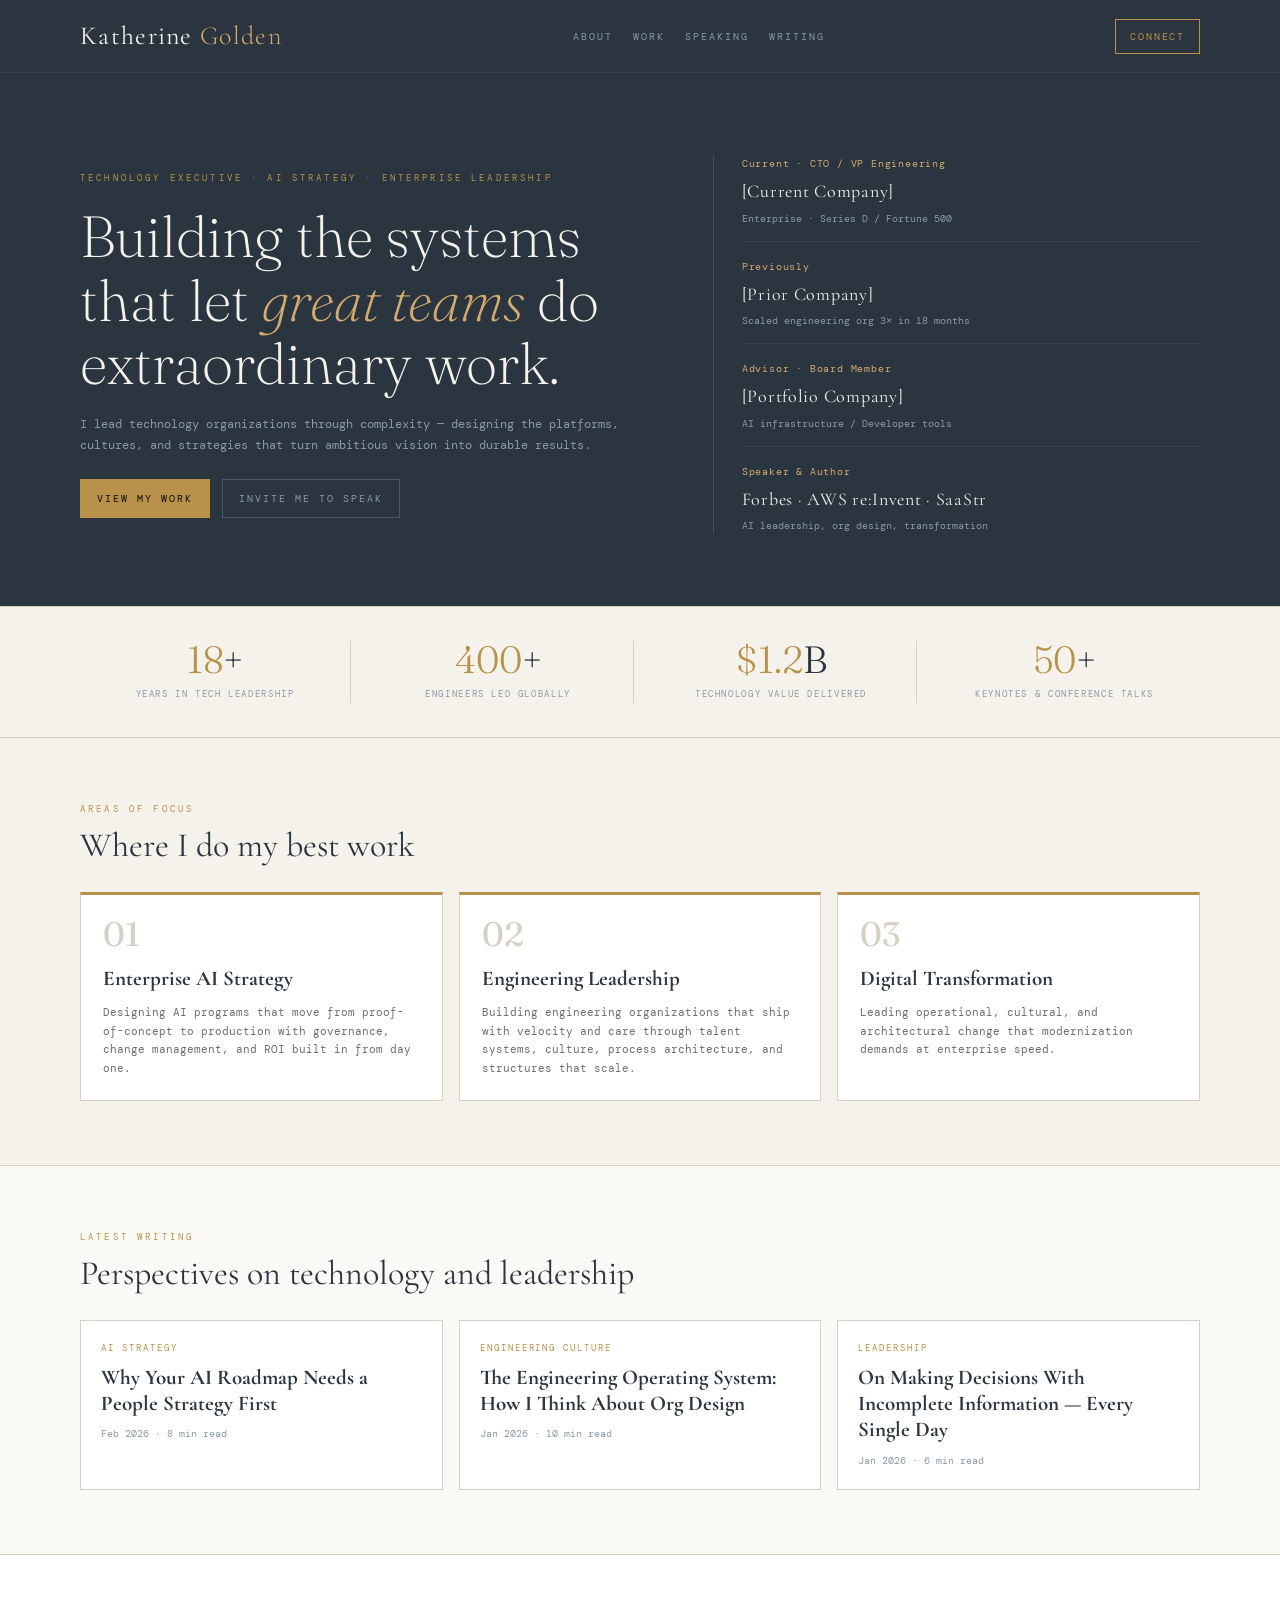
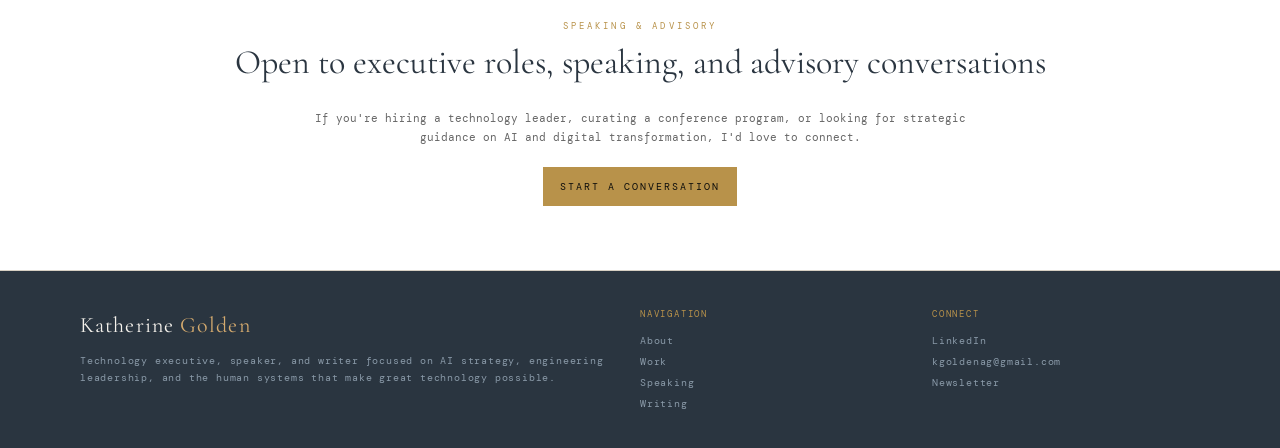
==== index.html @ 3da54d34 "Add files via upload" ====
<!DOCTYPE html>
<html lang="en">
<head>
  <meta charset="UTF-8">
  <meta name="viewport" content="width=device-width, initial-scale=1.0">
  <title>Katherine Golden — Technology Executive & AI Leader</title>
  <meta name="description" content="Katherine Golden is a technology executive specializing in AI strategy, engineering leadership, and digital transformation at enterprise scale.">
  <link rel="preconnect" href="https://fonts.googleapis.com">
  <link rel="preconnect" href="https://fonts.gstatic.com" crossorigin>
  <link href="https://fonts.googleapis.com/css2?family=Cormorant+Garamond:wght@300;400;500;600&family=DM+Mono:wght@300;400;500&family=Fraunces:ital,opsz,wght@0,9..144,200;0,9..144,400;1,9..144,300&display=swap" rel="stylesheet">
  <style>
    :root {
      --ink: #0e0e0c;
      --paper: #f5f2ec;
      --gold: #b8924a;
      --gold-light: #d4aa6e;
      --steel: #2a3540;
      --mist: #8a9aa8;
      --rule: #d6cfc3;
    }

    * { box-sizing: border-box; margin: 0; padding: 0; }

    body {
      background: var(--paper);
      color: var(--ink);
      font-family: 'DM Mono', monospace;
      font-size: 13px;
      line-height: 1.7;
    }

    .container {
      width: min(1120px, calc(100% - 40px));
      margin: 0 auto;
    }

    .site-header {
      background: var(--steel);
      border-bottom: 1px solid rgba(255,255,255,0.08);
      position: sticky;
      top: 0;
      z-index: 20;
    }

    .header-inner {
      min-height: 72px;
      display: flex;
      align-items: center;
      justify-content: space-between;
      gap: 20px;
    }

    .logo {
      font-family: 'Cormorant Garamond', serif;
      font-size: 26px;
      letter-spacing: 0.05em;
      color: var(--paper);
      text-decoration: none;
      white-space: nowrap;
    }

    .logo span { color: var(--gold-light); font-weight: 300; }

    nav ul {
      list-style: none;
      display: flex;
      gap: 20px;
    }

    nav a {
      color: var(--mist);
      text-decoration: none;
      font-size: 10px;
      letter-spacing: 0.2em;
      text-transform: uppercase;
    }

    .connect-btn {
      display: inline-block;
      color: var(--gold);
      border: 1px solid var(--gold);
      text-decoration: none;
      padding: 8px 14px;
      font-size: 10px;
      letter-spacing: 0.18em;
      text-transform: uppercase;
      white-space: nowrap;
    }

    .hero {
      background: var(--steel);
      color: var(--paper);
      padding: 82px 0 72px;
      border-bottom: 1px solid var(--rule);
    }

    .hero-grid {
      display: grid;
      grid-template-columns: 1.2fr 1fr;
      gap: 48px;
      align-items: center;
    }

    .eyebrow {
      font-size: 9px;
      letter-spacing: 0.35em;
      text-transform: uppercase;
      color: var(--gold);
      margin-bottom: 18px;
    }

    h1 {
      font-family: 'Fraunces', serif;
      font-weight: 200;
      font-size: clamp(34px, 5vw, 58px);
      line-height: 1.1;
      margin-bottom: 18px;
    }

    h1 em { font-style: italic; color: var(--gold-light); }

    .hero p {
      max-width: 560px;
      color: var(--mist);
      margin-bottom: 24px;
      font-size: 12px;
    }

    .cta-row {
      display: flex;
      flex-wrap: wrap;
      gap: 12px;
    }

    .btn-primary,
    .btn-ghost {
      display: inline-block;
      text-decoration: none;
      padding: 10px 16px;
      font-size: 10px;
      letter-spacing: 0.2em;
      text-transform: uppercase;
    }

    .btn-primary {
      background: var(--gold);
      color: var(--ink);
      border: 1px solid var(--gold);
    }

    .btn-ghost {
      color: var(--mist);
      border: 1px solid rgba(255,255,255,0.16);
    }

    .credentials {
      border-left: 1px solid rgba(255,255,255,0.12);
      padding-left: 28px;
      display: grid;
      gap: 16px;
    }

    .cred {
      padding-bottom: 14px;
      border-bottom: 1px solid rgba(255,255,255,0.08);
    }

    .cred:last-child { border-bottom: none; padding-bottom: 0; }

    .cred-role {
      color: var(--gold-light);
      font-size: 10px;
      letter-spacing: 0.08em;
      margin-bottom: 4px;
    }

    .cred-org {
      font-family: 'Cormorant Garamond', serif;
      font-size: 18px;
      letter-spacing: 0.04em;
    }

    .cred-detail {
      color: var(--mist);
      font-size: 10px;
      margin-top: 3px;
    }

    .stats {
      padding: 34px 0;
      border-bottom: 1px solid var(--rule);
    }

    .stats-grid {
      display: grid;
      grid-template-columns: repeat(4, 1fr);
      gap: 12px;
    }

    .stat {
      text-align: center;
      border-right: 1px solid var(--rule);
      padding: 0 8px;
    }

    .stat:last-child { border-right: none; }

    .stat-number {
      font-family: 'Fraunces', serif;
      font-size: 38px;
      font-weight: 300;
      color: var(--steel);
      line-height: 1;
      margin-bottom: 8px;
    }

    .stat-number em { font-style: normal; color: var(--gold); }

    .stat-label {
      color: var(--mist);
      text-transform: uppercase;
      letter-spacing: 0.18em;
      font-size: 9px;
    }

    section {
      padding: 64px 0;
      border-bottom: 1px solid var(--rule);
    }

    .section-label {
      font-size: 9px;
      color: var(--gold);
      letter-spacing: 0.35em;
      text-transform: uppercase;
      margin-bottom: 10px;
    }

    h2 {
      font-family: 'Cormorant Garamond', serif;
      color: var(--steel);
      font-size: 34px;
      font-weight: 400;
      margin-bottom: 28px;
      line-height: 1.1;
    }

    .focus-grid,
    .writing-grid {
      display: grid;
      grid-template-columns: repeat(3, 1fr);
      gap: 16px;
    }

    .focus-card {
      border: 1px solid var(--rule);
      border-top: 3px solid var(--gold);
      background: #fff;
      padding: 22px;
    }

    .focus-num {
      font-family: 'Fraunces', serif;
      font-size: 34px;
      line-height: 1;
      color: var(--rule);
      margin-bottom: 10px;
    }

    .focus-title {
      font-family: 'Cormorant Garamond', serif;
      color: var(--steel);
      font-size: 21px;
      margin-bottom: 6px;
    }

    .focus-desc {
      color: #6d6d6d;
      font-size: 11px;
    }

    .writing {
      background: #faf9f6;
    }

    .article {
      border: 1px solid var(--rule);
      background: #fff;
      padding: 20px;
    }

    .article-tag {
      color: var(--gold);
      font-size: 9px;
      text-transform: uppercase;
      letter-spacing: 0.22em;
      margin-bottom: 8px;
    }

    .article-title {
      font-family: 'Cormorant Garamond', serif;
      font-size: 21px;
      color: var(--steel);
      line-height: 1.25;
      margin-bottom: 8px;
    }

    .article-meta {
      color: var(--mist);
      font-size: 10px;
    }

    .connect {
      text-align: center;
      background: #fff;
    }

    .connect p {
      width: min(660px, 100%);
      margin: 0 auto 20px;
      color: #666;
      font-size: 11px;
    }

    footer {
      background: var(--steel);
      color: var(--mist);
      padding: 36px 0;
      font-size: 10px;
      letter-spacing: 0.08em;
    }

    .footer-grid {
      display: grid;
      grid-template-columns: 2fr 1fr 1fr;
      gap: 24px;
      align-items: start;
    }

    .footer-brand {
      font-family: 'Cormorant Garamond', serif;
      font-size: 22px;
      color: var(--paper);
      margin-bottom: 8px;
      letter-spacing: 0.05em;
    }

    .footer-brand span { color: var(--gold-light); }

    .footer-title {
      color: var(--gold);
      text-transform: uppercase;
      letter-spacing: 0.2em;
      font-size: 9px;
      margin-bottom: 10px;
    }

    .footer-list {
      list-style: none;
      display: grid;
      gap: 4px;
    }

    .footer-list a {
      color: var(--mist);
      text-decoration: none;
    }

    .footer-list a:hover {
      color: var(--gold-light);
    }

    @media (max-width: 980px) {
      .hero-grid,
      .focus-grid,
      .writing-grid,
      .footer-grid {
        grid-template-columns: 1fr;
      }

      .credentials { border-left: none; padding-left: 0; margin-top: 18px; }
      .stats-grid { grid-template-columns: 1fr 1fr; }
      .stat { border-right: none; }
      nav { display: none; }
      .header-inner { gap: 12px; }
    }
  </style>
</head>
<body>
  <header class="site-header">
    <div class="container header-inner">
      <a href="#top" class="logo">Katherine <span>Golden</span></a>
      <nav>
        <ul>
          <li><a href="about.html">About</a></li>
          <li><a href="#work">Work</a></li>
          <li><a href="#speaking">Speaking</a></li>
          <li><a href="#writing">Writing</a></li>
        </ul>
      </nav>
      <a href="#connect" class="connect-btn">Connect</a>
    </div>
  </header>

  <main id="top">
    <section class="hero" id="about">
      <div class="container hero-grid">
        <div>
          <div class="eyebrow">Technology Executive · AI Strategy · Enterprise Leadership</div>
          <h1>Building the systems that let <em>great teams</em> do extraordinary work.</h1>
          <p>I lead technology organizations through complexity — designing the platforms, cultures, and strategies that turn ambitious vision into durable results.</p>
          <div class="cta-row">
            <a href="#work" class="btn-primary">View My Work</a>
            <a href="#speaking" class="btn-ghost">Invite Me to Speak</a>
          </div>
        </div>
        <div class="credentials">
          <article class="cred">
            <div class="cred-role">Current · CTO / VP Engineering</div>
            <div class="cred-org">[Current Company]</div>
            <div class="cred-detail">Enterprise · Series D / Fortune 500</div>
          </article>
          <article class="cred">
            <div class="cred-role">Previously</div>
            <div class="cred-org">[Prior Company]</div>
            <div class="cred-detail">Scaled engineering org 3× in 18 months</div>
          </article>
          <article class="cred">
            <div class="cred-role">Advisor · Board Member</div>
            <div class="cred-org">[Portfolio Company]</div>
            <div class="cred-detail">AI infrastructure / Developer tools</div>
          </article>
          <article class="cred">
            <div class="cred-role">Speaker & Author</div>
            <div class="cred-org">Forbes · AWS re:Invent · SaaStr</div>
            <div class="cred-detail">AI leadership, org design, transformation</div>
          </article>
        </div>
      </div>
    </section>

    <section class="stats" aria-label="Impact stats">
      <div class="container stats-grid">
        <div class="stat">
          <div class="stat-number"><em>18</em>+</div>
          <div class="stat-label">Years in Tech Leadership</div>
        </div>
        <div class="stat">
          <div class="stat-number"><em>400</em>+</div>
          <div class="stat-label">Engineers Led Globally</div>
        </div>
        <div class="stat">
          <div class="stat-number"><em>$1.2</em>B</div>
          <div class="stat-label">Technology Value Delivered</div>
        </div>
        <div class="stat">
          <div class="stat-number"><em>50</em>+</div>
          <div class="stat-label">Keynotes & Conference Talks</div>
        </div>
      </div>
    </section>

    <section id="work">
      <div class="container">
        <div class="section-label">Areas of Focus</div>
        <h2>Where I do my best work</h2>
        <div class="focus-grid">
          <article class="focus-card">
            <div class="focus-num">01</div>
            <h3 class="focus-title">Enterprise AI Strategy</h3>
            <p class="focus-desc">Designing AI programs that move from proof-of-concept to production with governance, change management, and ROI built in from day one.</p>
          </article>
          <article class="focus-card">
            <div class="focus-num">02</div>
            <h3 class="focus-title">Engineering Leadership</h3>
            <p class="focus-desc">Building engineering organizations that ship with velocity and care through talent systems, culture, process architecture, and structures that scale.</p>
          </article>
          <article class="focus-card">
            <div class="focus-num">03</div>
            <h3 class="focus-title">Digital Transformation</h3>
            <p class="focus-desc">Leading operational, cultural, and architectural change that modernization demands at enterprise speed.</p>
          </article>
        </div>
      </div>
    </section>

    <section class="writing" id="writing">
      <div class="container">
        <div class="section-label">Latest Writing</div>
        <h2>Perspectives on technology and leadership</h2>
        <div class="writing-grid">
          <article class="article">
            <div class="article-tag">AI Strategy</div>
            <h3 class="article-title">Why Your AI Roadmap Needs a People Strategy First</h3>
            <div class="article-meta">Feb 2026 · 8 min read</div>
          </article>
          <article class="article">
            <div class="article-tag">Engineering Culture</div>
            <h3 class="article-title">The Engineering Operating System: How I Think About Org Design</h3>
            <div class="article-meta">Jan 2026 · 10 min read</div>
          </article>
          <article class="article">
            <div class="article-tag">Leadership</div>
            <h3 class="article-title">On Making Decisions With Incomplete Information — Every Single Day</h3>
            <div class="article-meta">Jan 2026 · 6 min read</div>
          </article>
        </div>
      </div>
    </section>

    <section class="connect" id="speaking">
      <div class="container">
        <div class="section-label">Speaking & Advisory</div>
        <h2>Open to executive roles, speaking, and advisory conversations</h2>
        <p>If you're hiring a technology leader, curating a conference program, or looking for strategic guidance on AI and digital transformation, I'd love to connect.</p>
        <a href="#connect" class="btn-primary">Start a Conversation</a>
      </div>
    </section>
  </main>

  <footer id="connect">
    <div class="container footer-grid">
      <div>
        <div class="footer-brand">Katherine <span>Golden</span></div>
        <p>Technology executive, speaker, and writer focused on AI strategy, engineering leadership, and the human systems that make great technology possible.</p>
      </div>
      <div>
        <div class="footer-title">Navigation</div>
        <ul class="footer-list">
          <li>About</li>
          <li>Work</li>
          <li>Speaking</li>
          <li>Writing</li>
        </ul>
      </div>
      <div>
        <div class="footer-title">Connect</div>
        <ul class="footer-list">
          <li><a href="https://www.linkedin.com/in/kgoldenag/" target="_blank" rel="noopener noreferrer">LinkedIn</a></li>
          <li><a href="mailto:kgoldenag@gmail.com">kgoldenag@gmail.com</a></li>
          <li>Newsletter</li>
        </ul>
      </div>
    </div>
  </footer>
</body>
</html>
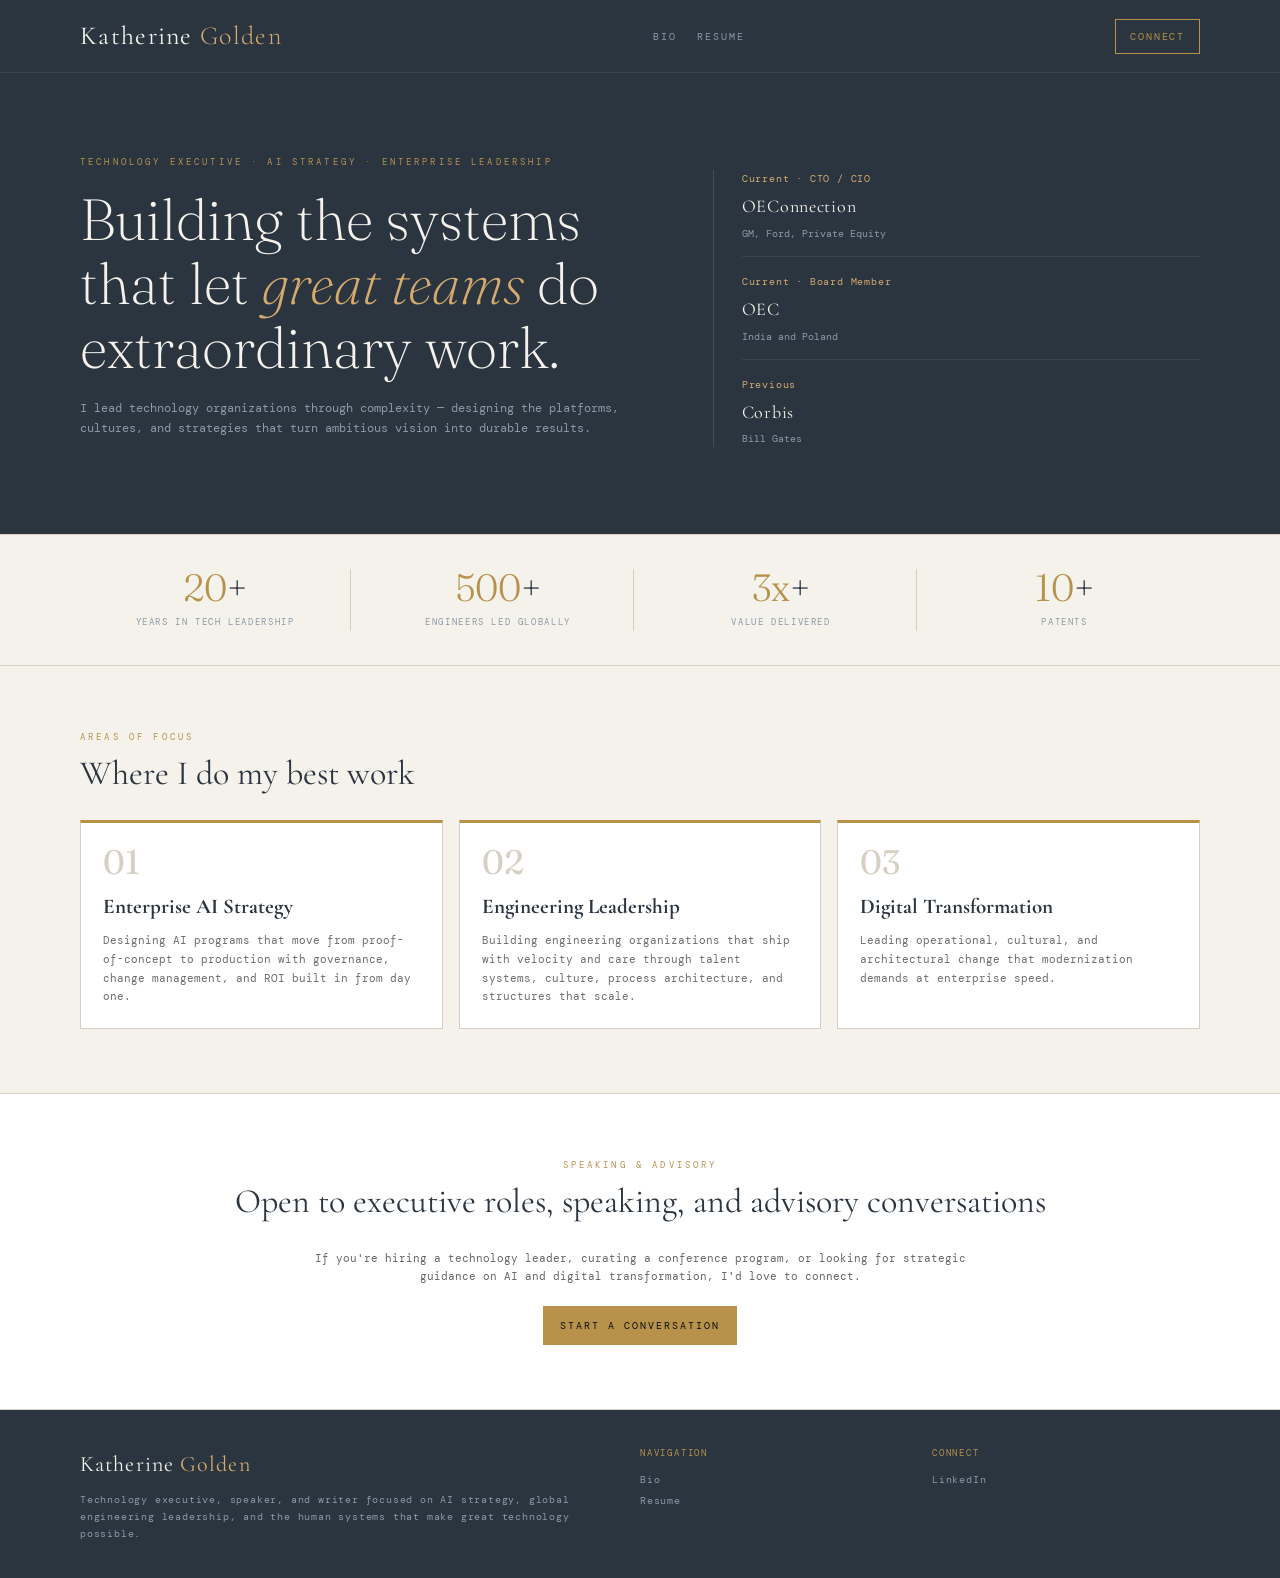
==== commit 8f821cce: "Update index.html" ====
--- a/index.html
+++ b/index.html
@@ -4,7 +4,7 @@
   <meta charset="UTF-8">
   <meta name="viewport" content="width=device-width, initial-scale=1.0">
   <title>Katherine Golden — Technology Executive & AI Leader</title>
-  <meta name="description" content="Katherine Golden is a technology executive specializing in AI strategy, engineering leadership, and digital transformation at enterprise scale.">
+  <meta name="description" content="Katherine Golden is a technology executive specializing in AI strategy, global engineering leadership, and digital transformation at enterprise scale.">
   <link rel="preconnect" href="https://fonts.googleapis.com">
   <link rel="preconnect" href="https://fonts.gstatic.com" crossorigin>
   <link href="https://fonts.googleapis.com/css2?family=Cormorant+Garamond:wght@300;400;500;600&family=DM+Mono:wght@300;400;500&family=Fraunces:ital,opsz,wght@0,9..144,200;0,9..144,400;1,9..144,300&display=swap" rel="stylesheet">
@@ -305,6 +305,15 @@
       margin-bottom: 8px;
     }
 
+    .article-link {
+      text-decoration: none;
+      color: inherit;
+    }
+
+    .article-link:hover .article-title {
+      color: var(--gold);
+    }
+
     .article-meta {
       color: var(--mist);
       font-size: 10px;
@@ -392,11 +401,9 @@
       <a href="#top" class="logo">Katherine <span>Golden</span></a>
       <nav>
         <ul>
-          <li><a href="about.html">About</a></li>
-          <li><a href="#work">Work</a></li>
-          <li><a href="#speaking">Speaking</a></li>
-          <li><a href="#writing">Writing</a></li>
-        </ul>
+           <li><a href="Katherine_Golden_Executive_Bio.docx">Bio</a></li>
+          <li><a href="Katherine_Golden_Resume.doc">Resume</a></li>
+                  </ul>
       </nav>
       <a href="#connect" class="connect-btn">Connect</a>
     </div>
@@ -409,31 +416,23 @@
           <div class="eyebrow">Technology Executive · AI Strategy · Enterprise Leadership</div>
           <h1>Building the systems that let <em>great teams</em> do extraordinary work.</h1>
           <p>I lead technology organizations through complexity — designing the platforms, cultures, and strategies that turn ambitious vision into durable results.</p>
-          <div class="cta-row">
-            <a href="#work" class="btn-primary">View My Work</a>
-            <a href="#speaking" class="btn-ghost">Invite Me to Speak</a>
-          </div>
+          
         </div>
         <div class="credentials">
           <article class="cred">
-            <div class="cred-role">Current · CTO / VP Engineering</div>
-            <div class="cred-org">[Current Company]</div>
-            <div class="cred-detail">Enterprise · Series D / Fortune 500</div>
+            <div class="cred-role">Current · CTO / CIO</div>
+            <div class="cred-org">OEConnection</div>
+            <div class="cred-detail">GM, Ford, Private Equity</div>
           </article>
           <article class="cred">
-            <div class="cred-role">Previously</div>
-            <div class="cred-org">[Prior Company]</div>
-            <div class="cred-detail">Scaled engineering org 3× in 18 months</div>
+            <div class="cred-role">Current · Board Member</div>
+            <div class="cred-org">OEC</div>
+            <div class="cred-detail">India and Poland</div>
           </article>
           <article class="cred">
-            <div class="cred-role">Advisor · Board Member</div>
-            <div class="cred-org">[Portfolio Company]</div>
-            <div class="cred-detail">AI infrastructure / Developer tools</div>
-          </article>
-          <article class="cred">
-            <div class="cred-role">Speaker & Author</div>
-            <div class="cred-org">Forbes · AWS re:Invent · SaaStr</div>
-            <div class="cred-detail">AI leadership, org design, transformation</div>
+            <div class="cred-role">Previous</div>
+            <div class="cred-org">Corbis</div>
+            <div class="cred-detail">Bill Gates</div>
           </article>
         </div>
       </div>
@@ -442,20 +441,20 @@
     <section class="stats" aria-label="Impact stats">
       <div class="container stats-grid">
         <div class="stat">
-          <div class="stat-number"><em>18</em>+</div>
+          <div class="stat-number"><em>20</em>+</div>
           <div class="stat-label">Years in Tech Leadership</div>
         </div>
         <div class="stat">
-          <div class="stat-number"><em>400</em>+</div>
+          <div class="stat-number"><em>500</em>+</div>
           <div class="stat-label">Engineers Led Globally</div>
         </div>
         <div class="stat">
-          <div class="stat-number"><em>$1.2</em>B</div>
-          <div class="stat-label">Technology Value Delivered</div>
+          <div class="stat-number"><em>3x</em>+</div>
+          <div class="stat-label">Value Delivered</div>
         </div>
         <div class="stat">
-          <div class="stat-number"><em>50</em>+</div>
-          <div class="stat-label">Keynotes & Conference Talks</div>
+          <div class="stat-number"><em>10</em>+</div>
+          <div class="stat-label">Patents</div>
         </div>
       </div>
     </section>
@@ -484,30 +483,6 @@
       </div>
     </section>
 
-    <section class="writing" id="writing">
-      <div class="container">
-        <div class="section-label">Latest Writing</div>
-        <h2>Perspectives on technology and leadership</h2>
-        <div class="writing-grid">
-          <article class="article">
-            <div class="article-tag">AI Strategy</div>
-            <h3 class="article-title">Why Your AI Roadmap Needs a People Strategy First</h3>
-            <div class="article-meta">Feb 2026 · 8 min read</div>
-          </article>
-          <article class="article">
-            <div class="article-tag">Engineering Culture</div>
-            <h3 class="article-title">The Engineering Operating System: How I Think About Org Design</h3>
-            <div class="article-meta">Jan 2026 · 10 min read</div>
-          </article>
-          <article class="article">
-            <div class="article-tag">Leadership</div>
-            <h3 class="article-title">On Making Decisions With Incomplete Information — Every Single Day</h3>
-            <div class="article-meta">Jan 2026 · 6 min read</div>
-          </article>
-        </div>
-      </div>
-    </section>
-
     <section class="connect" id="speaking">
       <div class="container">
         <div class="section-label">Speaking & Advisory</div>
@@ -522,23 +497,19 @@
     <div class="container footer-grid">
       <div>
         <div class="footer-brand">Katherine <span>Golden</span></div>
-        <p>Technology executive, speaker, and writer focused on AI strategy, engineering leadership, and the human systems that make great technology possible.</p>
+        <p>Technology executive, speaker, and writer focused on AI strategy, global engineering leadership, and the human systems that make great technology possible.</p>
       </div>
       <div>
         <div class="footer-title">Navigation</div>
         <ul class="footer-list">
-          <li>About</li>
-          <li>Work</li>
-          <li>Speaking</li>
-          <li>Writing</li>
+          <li><a href="Katherine_Golden_Executive_Bio.docx">Bio</a></li>
+          <li><a href="Katherine_Golden_Resume.doc">Resume</a></li>
         </ul>
       </div>
       <div>
         <div class="footer-title">Connect</div>
         <ul class="footer-list">
           <li><a href="https://www.linkedin.com/in/kgoldenag/" target="_blank" rel="noopener noreferrer">LinkedIn</a></li>
-          <li><a href="mailto:kgoldenag@gmail.com">kgoldenag@gmail.com</a></li>
-          <li>Newsletter</li>
         </ul>
       </div>
     </div>
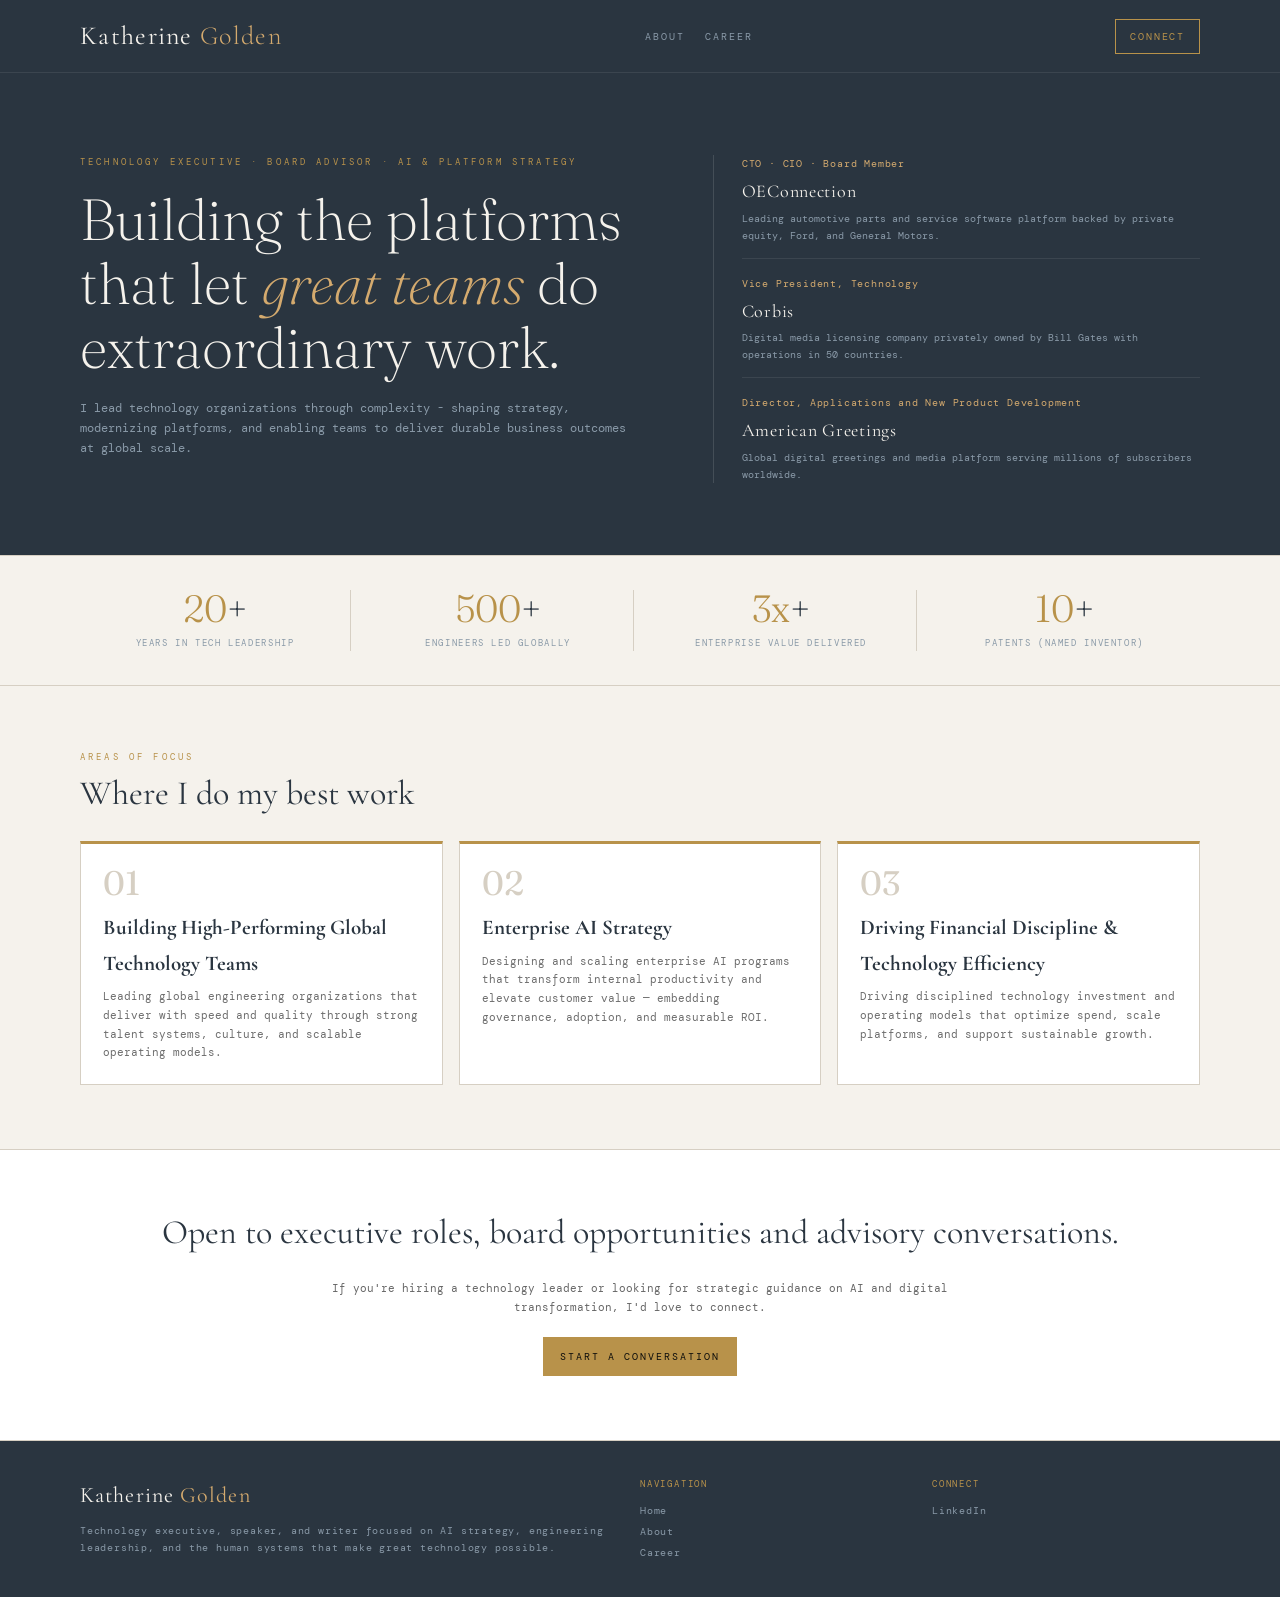
==== commit a92de244: "Add files via upload" ====
--- a/index.html
+++ b/index.html
@@ -8,84 +8,8 @@
   <link rel="preconnect" href="https://fonts.googleapis.com">
   <link rel="preconnect" href="https://fonts.gstatic.com" crossorigin>
   <link href="https://fonts.googleapis.com/css2?family=Cormorant+Garamond:wght@300;400;500;600&family=DM+Mono:wght@300;400;500&family=Fraunces:ital,opsz,wght@0,9..144,200;0,9..144,400;1,9..144,300&display=swap" rel="stylesheet">
+  <link rel="stylesheet" href="common.css">
   <style>
-    :root {
-      --ink: #0e0e0c;
-      --paper: #f5f2ec;
-      --gold: #b8924a;
-      --gold-light: #d4aa6e;
-      --steel: #2a3540;
-      --mist: #8a9aa8;
-      --rule: #d6cfc3;
-    }
-
-    * { box-sizing: border-box; margin: 0; padding: 0; }
-
-    body {
-      background: var(--paper);
-      color: var(--ink);
-      font-family: 'DM Mono', monospace;
-      font-size: 13px;
-      line-height: 1.7;
-    }
-
-    .container {
-      width: min(1120px, calc(100% - 40px));
-      margin: 0 auto;
-    }
-
-    .site-header {
-      background: var(--steel);
-      border-bottom: 1px solid rgba(255,255,255,0.08);
-      position: sticky;
-      top: 0;
-      z-index: 20;
-    }
-
-    .header-inner {
-      min-height: 72px;
-      display: flex;
-      align-items: center;
-      justify-content: space-between;
-      gap: 20px;
-    }
-
-    .logo {
-      font-family: 'Cormorant Garamond', serif;
-      font-size: 26px;
-      letter-spacing: 0.05em;
-      color: var(--paper);
-      text-decoration: none;
-      white-space: nowrap;
-    }
-
-    .logo span { color: var(--gold-light); font-weight: 300; }
-
-    nav ul {
-      list-style: none;
-      display: flex;
-      gap: 20px;
-    }
-
-    nav a {
-      color: var(--mist);
-      text-decoration: none;
-      font-size: 10px;
-      letter-spacing: 0.2em;
-      text-transform: uppercase;
-    }
-
-    .connect-btn {
-      display: inline-block;
-      color: var(--gold);
-      border: 1px solid var(--gold);
-      text-decoration: none;
-      padding: 8px 14px;
-      font-size: 10px;
-      letter-spacing: 0.18em;
-      text-transform: uppercase;
-      white-space: nowrap;
-    }
 
     .hero {
       background: var(--steel);
@@ -223,19 +147,6 @@
       font-size: 9px;
     }
 
-    section {
-      padding: 64px 0;
-      border-bottom: 1px solid var(--rule);
-    }
-
-    .section-label {
-      font-size: 9px;
-      color: var(--gold);
-      letter-spacing: 0.35em;
-      text-transform: uppercase;
-      margin-bottom: 10px;
-    }
-
     h2 {
       font-family: 'Cormorant Garamond', serif;
       color: var(--steel);
@@ -331,52 +242,93 @@
       font-size: 11px;
     }
 
-    footer {
-      background: var(--steel);
-      color: var(--mist);
-      padding: 36px 0;
+    .email-form {
+      width: min(720px, 100%);
+      display: grid;
+      gap: 12px;
+      text-align: left;
+      background: #faf9f6;
+      border: 1px solid var(--rule);
+      padding: 18px;
+    }
+
+    .modal {
+      position: fixed;
+      inset: 0;
+      display: none;
+      align-items: center;
+      justify-content: center;
+      padding: 20px;
+      z-index: 40;
+    }
+
+    .modal.is-open {
+      display: flex;
+    }
+
+    .modal-backdrop {
+      position: absolute;
+      inset: 0;
+      background: rgba(14, 14, 12, 0.6);
+    }
+
+    .modal-panel {
+      position: relative;
+      width: min(760px, 100%);
+      background: #fff;
+      border: 1px solid var(--rule);
+      padding: 18px;
+    }
+
+    .modal-close {
+      position: absolute;
+      top: 10px;
+      right: 12px;
+      border: 1px solid var(--rule);
+      background: #fff;
+      color: var(--steel);
+      width: 30px;
+      height: 30px;
+      cursor: pointer;
+      font-size: 16px;
+      line-height: 1;
+    }
+
+    .modal-title {
+      font-family: 'Cormorant Garamond', serif;
+      color: var(--steel);
+      font-size: 30px;
+      margin: 4px 0 14px;
+    }
+
+    .email-form label {
       font-size: 10px;
-      letter-spacing: 0.08em;
-    }
-
-    .footer-grid {
-      display: grid;
-      grid-template-columns: 2fr 1fr 1fr;
-      gap: 24px;
-      align-items: start;
-    }
-
-    .footer-brand {
-      font-family: 'Cormorant Garamond', serif;
-      font-size: 22px;
-      color: var(--paper);
-      margin-bottom: 8px;
-      letter-spacing: 0.05em;
-    }
-
-    .footer-brand span { color: var(--gold-light); }
-
-    .footer-title {
-      color: var(--gold);
+      letter-spacing: 0.12em;
       text-transform: uppercase;
-      letter-spacing: 0.2em;
-      font-size: 9px;
-      margin-bottom: 10px;
-    }
-
-    .footer-list {
-      list-style: none;
-      display: grid;
-      gap: 4px;
-    }
-
-    .footer-list a {
-      color: var(--mist);
-      text-decoration: none;
-    }
-
-    .footer-list a:hover {
-      color: var(--gold-light);
+      color: var(--steel);
+      display: grid;
+      gap: 6px;
+    }
+
+    .email-form input,
+    .email-form textarea {
+      width: 100%;
+      border: 1px solid var(--rule);
+      background: #fff;
+      color: var(--ink);
+      font-family: 'DM Mono', monospace;
+      font-size: 12px;
+      padding: 10px 12px;
+    }
+
+    .email-form textarea {
+      min-height: 140px;
+      resize: vertical;
+    }
+
+    .email-form button {
+      justify-self: start;
+      cursor: pointer;
     }
 
     @media (max-width: 980px) {
@@ -392,47 +344,40 @@
       .stat { border-right: none; }
       nav { display: none; }
       .header-inner { gap: 12px; }
+      .modal-panel { padding: 16px; }
     }
   </style>
 </head>
 <body>
-  <header class="site-header">
-    <div class="container header-inner">
-      <a href="#top" class="logo">Katherine <span>Golden</span></a>
-      <nav>
-        <ul>
-           <li><a href="Katherine_Golden_Executive_Bio.docx">Bio</a></li>
-          <li><a href="Katherine_Golden_Resume.doc">Resume</a></li>
-                  </ul>
-      </nav>
-      <a href="#connect" class="connect-btn">Connect</a>
-    </div>
-  </header>
+  <div id="site-header-root" data-header-variant="index"></div>
 
   <main id="top">
     <section class="hero" id="about">
       <div class="container hero-grid">
         <div>
-          <div class="eyebrow">Technology Executive · AI Strategy · Enterprise Leadership</div>
-          <h1>Building the systems that let <em>great teams</em> do extraordinary work.</h1>
-          <p>I lead technology organizations through complexity — designing the platforms, cultures, and strategies that turn ambitious vision into durable results.</p>
-          
+          <div class="eyebrow">Technology Executive · Board Advisor · AI & Platform Strategy</div>
+          <h1>Building the platforms that let <em>great teams</em> do extraordinary work.</h1>
+          <p>I lead technology organizations through complexity - shaping strategy, modernizing platforms, and enabling teams to deliver durable business outcomes at global scale.</p>
+          <div class="cta-row">
+            <!-- <a href="#work" class="btn-primary">View My Work</a> -->
+            <!-- <a href="#speaking" class="btn-ghost">Invite Me to Speak</a> -->
+          </div>
         </div>
         <div class="credentials">
           <article class="cred">
-            <div class="cred-role">Current · CTO / CIO</div>
+            <div class="cred-role">CTO · CIO · Board Member</div>
             <div class="cred-org">OEConnection</div>
-            <div class="cred-detail">GM, Ford, Private Equity</div>
+            <div class="cred-detail">Leading automotive parts and service software platform backed by private equity, Ford, and General Motors.</div>
           </article>
           <article class="cred">
-            <div class="cred-role">Current · Board Member</div>
-            <div class="cred-org">OEC</div>
-            <div class="cred-detail">India and Poland</div>
+            <div class="cred-role">Vice President, Technology</div>
+            <div class="cred-org">Corbis</div>
+            <div class="cred-detail">Digital media licensing company privately owned by Bill Gates with operations in 50 countries.</div>
           </article>
           <article class="cred">
-            <div class="cred-role">Previous</div>
-            <div class="cred-org">Corbis</div>
-            <div class="cred-detail">Bill Gates</div>
+            <div class="cred-role">Director, Applications and New Product Development</div>
+            <div class="cred-org">American Greetings</div>
+            <div class="cred-detail">Global digital greetings and media platform serving millions of subscribers worldwide.</div>
           </article>
         </div>
       </div>
@@ -450,11 +395,11 @@
         </div>
         <div class="stat">
           <div class="stat-number"><em>3x</em>+</div>
-          <div class="stat-label">Value Delivered</div>
+          <div class="stat-label">Enterprise Value Delivered</div>
         </div>
         <div class="stat">
           <div class="stat-number"><em>10</em>+</div>
-          <div class="stat-label">Patents</div>
+          <div class="stat-label">Patents (Named Inventor)</div>
         </div>
       </div>
     </section>
@@ -466,53 +411,74 @@
         <div class="focus-grid">
           <article class="focus-card">
             <div class="focus-num">01</div>
-            <h3 class="focus-title">Enterprise AI Strategy</h3>
-            <p class="focus-desc">Designing AI programs that move from proof-of-concept to production with governance, change management, and ROI built in from day one.</p>
-          </article>
+            <h3 class="focus-title">Building High-Performing Global Technology Teams</h3>
+            <p class="focus-desc">Leading global engineering organizations that deliver with speed and quality through strong talent systems, culture, and scalable operating models.</p>
+          </article>          
           <article class="focus-card">
             <div class="focus-num">02</div>
-            <h3 class="focus-title">Engineering Leadership</h3>
-            <p class="focus-desc">Building engineering organizations that ship with velocity and care through talent systems, culture, process architecture, and structures that scale.</p>
+            <h3 class="focus-title">Enterprise AI Strategy</h3>
+            <p class="focus-desc">Designing and scaling enterprise AI programs that transform internal productivity and elevate customer value — embedding governance, adoption, and measurable ROI.</p>
           </article>
           <article class="focus-card">
             <div class="focus-num">03</div>
-            <h3 class="focus-title">Digital Transformation</h3>
-            <p class="focus-desc">Leading operational, cultural, and architectural change that modernization demands at enterprise speed.</p>
+            <h3 class="focus-title">Driving Financial Discipline & Technology Efficiency</h3>
+            <p class="focus-desc">Driving disciplined technology investment and operating models that optimize spend, scale platforms, and support sustainable growth.</p>
           </article>
         </div>
       </div>
     </section>
 
     <section class="connect" id="speaking">
-      <div class="container">
-        <div class="section-label">Speaking & Advisory</div>
-        <h2>Open to executive roles, speaking, and advisory conversations</h2>
-        <p>If you're hiring a technology leader, curating a conference program, or looking for strategic guidance on AI and digital transformation, I'd love to connect.</p>
-        <a href="#connect" class="btn-primary">Start a Conversation</a>
+      <div class="container"> 
+        <h2>Open to executive roles, board opportunities and advisory conversations.</h2>
+        <p>If you're hiring a technology leader or looking for strategic guidance on AI and digital transformation, I'd love to connect.</p>
+        <a href="https://www.linkedin.com/in/kgoldenag/" class="btn-primary" target="_blank" rel="noopener noreferrer">Start a Conversation</a>
       </div>
     </section>
   </main>
 
-  <footer id="connect">
-    <div class="container footer-grid">
-      <div>
-        <div class="footer-brand">Katherine <span>Golden</span></div>
-        <p>Technology executive, speaker, and writer focused on AI strategy, global engineering leadership, and the human systems that make great technology possible.</p>
-      </div>
-      <div>
-        <div class="footer-title">Navigation</div>
-        <ul class="footer-list">
-          <li><a href="Katherine_Golden_Executive_Bio.docx">Bio</a></li>
-          <li><a href="Katherine_Golden_Resume.doc">Resume</a></li>
-        </ul>
-      </div>
-      <div>
-        <div class="footer-title">Connect</div>
-        <ul class="footer-list">
-          <li><a href="https://www.linkedin.com/in/kgoldenag/" target="_blank" rel="noopener noreferrer">LinkedIn</a></li>
-        </ul>
-      </div>
-    </div>
-  </footer>
+    <div id="site-footer-root" data-footer-variant="index"></div>
+  <script src="common-header.js"></script>
+  <script src="common-footer.js"></script>
+  <script>
+    (function () {
+      var openButton = document.getElementById('open-email-form');
+      var closeButton = document.getElementById('close-email-form');
+      var modal = document.getElementById('email-modal');
+
+      if (!openButton || !closeButton || !modal) {
+        return;
+      }
+
+      function openModal() {
+        modal.classList.add('is-open');
+        modal.setAttribute('aria-hidden', 'false');
+      }
+
+      function closeModal() {
+        modal.classList.remove('is-open');
+        modal.setAttribute('aria-hidden', 'true');
+      }
+
+      openButton.addEventListener('click', function (event) {
+        event.preventDefault();
+        openModal();
+      });
+
+      closeButton.addEventListener('click', closeModal);
+
+      modal.addEventListener('click', function (event) {
+        if (event.target && event.target.getAttribute('data-close-modal') === 'true') {
+          closeModal();
+        }
+      });
+
+      document.addEventListener('keydown', function (event) {
+        if (event.key === 'Escape' && modal.classList.contains('is-open')) {
+          closeModal();
+        }
+      });
+    })();
+  </script>
 </body>
 </html>
--- a/common.css
+++ b/common.css
@@ -0,0 +1,148 @@
+:root {
+  --ink: #0e0e0c;
+  --paper: #f5f2ec;
+  --gold: #b8924a;
+  --gold-light: #d4aa6e;
+  --steel: #2a3540;
+  --mist: #8a9aa8;
+  --rule: #d6cfc3;
+  --white: #ffffff;
+}
+
+* {
+  box-sizing: border-box;
+  margin: 0;
+  padding: 0;
+}
+
+body {
+  background: var(--paper);
+  color: var(--ink);
+  font-family: 'DM Mono', monospace;
+  font-size: 13px;
+  line-height: 1.7;
+}
+
+.container {
+  width: min(1120px, calc(100% - 40px));
+  margin: 0 auto;
+}
+
+.site-header {
+  background: var(--steel);
+  border-bottom: 1px solid rgba(255, 255, 255, 0.08);
+  position: sticky;
+  top: 0;
+  z-index: 20;
+}
+
+.header-inner {
+  min-height: 72px;
+  display: flex;
+  align-items: center;
+  justify-content: space-between;
+  gap: 20px;
+}
+
+.logo {
+  font-family: 'Cormorant Garamond', serif;
+  font-size: 26px;
+  letter-spacing: 0.05em;
+  color: var(--paper);
+  text-decoration: none;
+  white-space: nowrap;
+}
+
+.logo span {
+  color: var(--gold-light);
+  font-weight: 300;
+}
+
+nav ul {
+  list-style: none;
+  display: flex;
+  gap: 20px;
+}
+
+nav a {
+  color: var(--mist);
+  text-decoration: none;
+  font-size: 10px;
+  letter-spacing: 0.2em;
+  text-transform: uppercase;
+}
+
+.connect-btn {
+  display: inline-block;
+  color: var(--gold);
+  border: 1px solid var(--gold);
+  text-decoration: none;
+  padding: 8px 14px;
+  font-size: 10px;
+  letter-spacing: 0.18em;
+  text-transform: uppercase;
+  white-space: nowrap;
+}
+
+section {
+  padding: 64px 0;
+  border-bottom: 1px solid var(--rule);
+}
+
+.section-label {
+  font-size: 9px;
+  color: var(--gold);
+  letter-spacing: 0.35em;
+  text-transform: uppercase;
+  margin-bottom: 10px;
+}
+
+footer {
+  background: var(--steel);
+  color: var(--mist);
+  padding: 36px 0;
+  font-size: 10px;
+  letter-spacing: 0.08em;
+}
+
+.footer-grid {
+  display: grid;
+  grid-template-columns: 2fr 1fr 1fr;
+  gap: 24px;
+  align-items: start;
+}
+
+.footer-brand {
+  font-family: 'Cormorant Garamond', serif;
+  font-size: 22px;
+  color: var(--paper);
+  margin-bottom: 8px;
+  letter-spacing: 0.05em;
+}
+
+.footer-brand span {
+  color: var(--gold-light);
+}
+
+.footer-title {
+  color: var(--gold);
+  text-transform: uppercase;
+  letter-spacing: 0.2em;
+  font-size: 9px;
+  margin-bottom: 10px;
+}
+
+.footer-list {
+  list-style: none;
+  display: grid;
+  gap: 4px;
+}
+
+.footer-list a {
+  color: var(--mist);
+  text-decoration: none;
+}
+
+.footer-list a:hover {
+  color: var(--gold-light);
+}
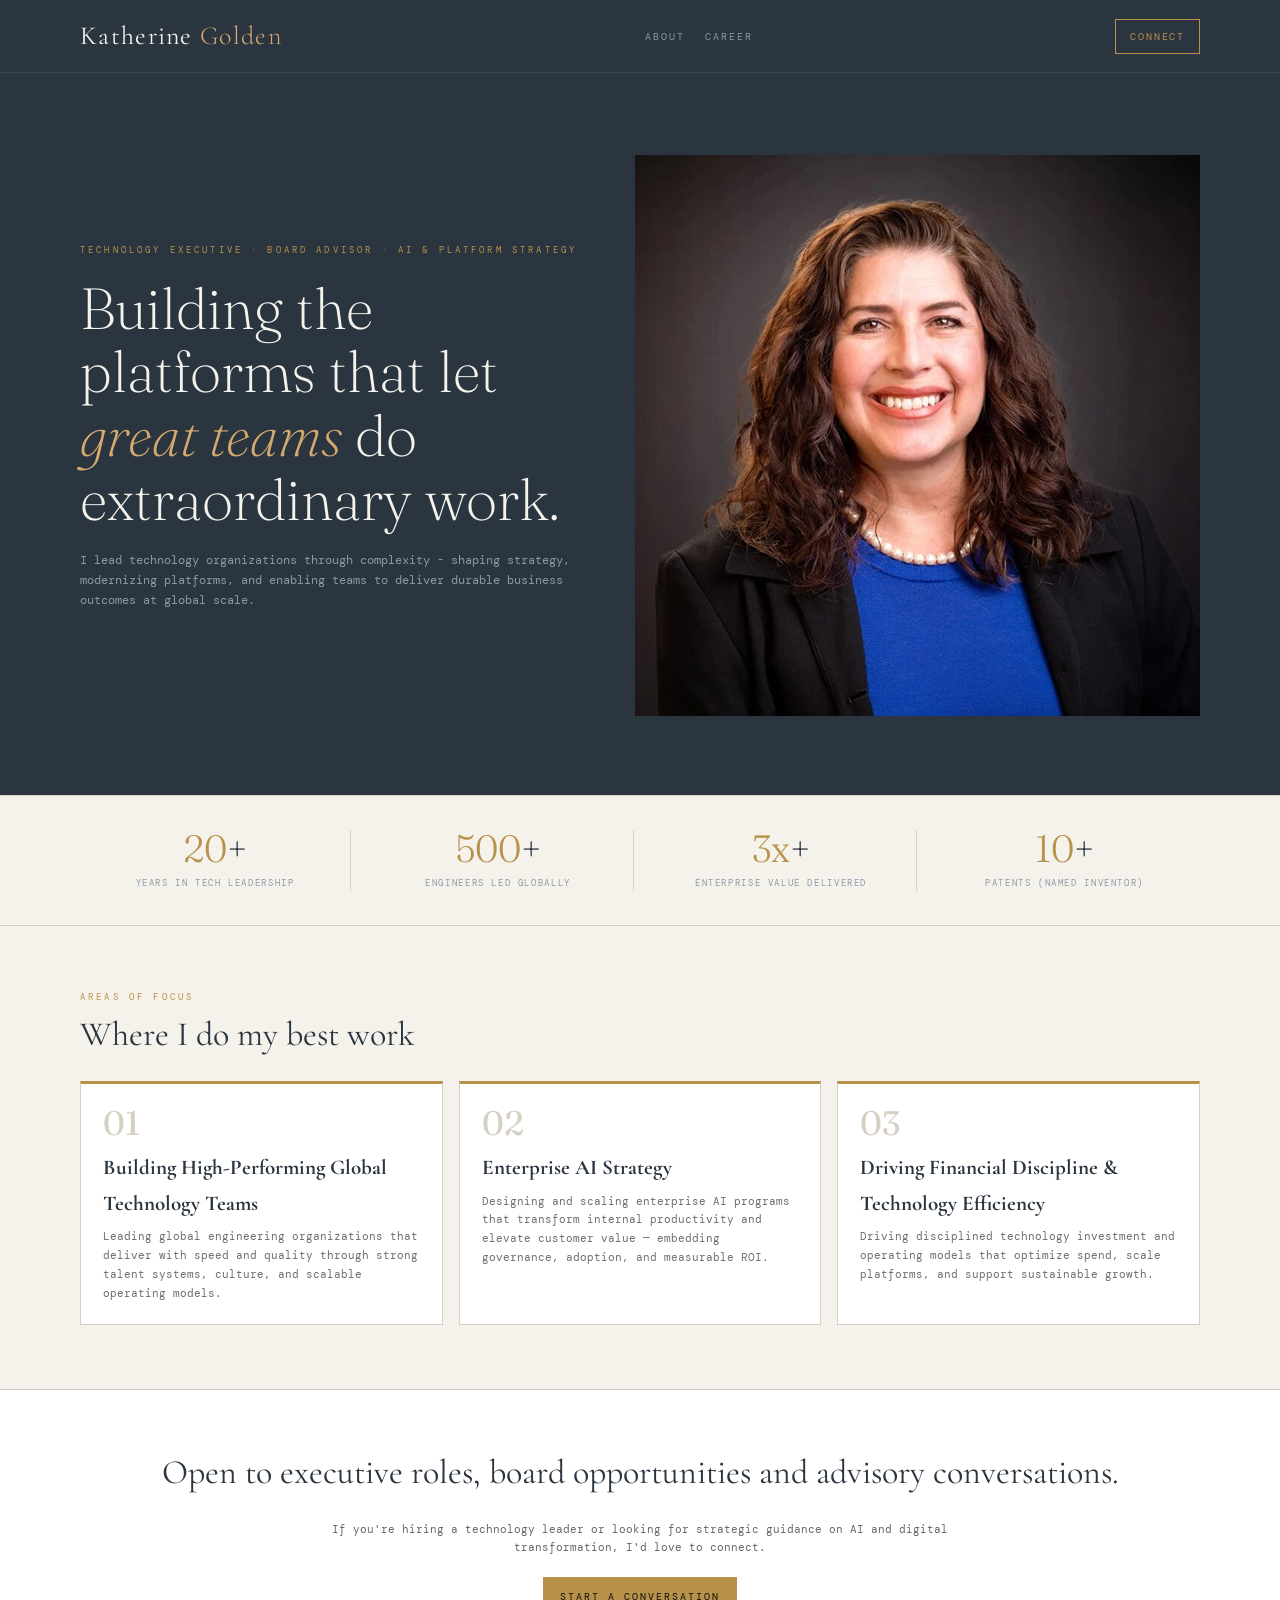
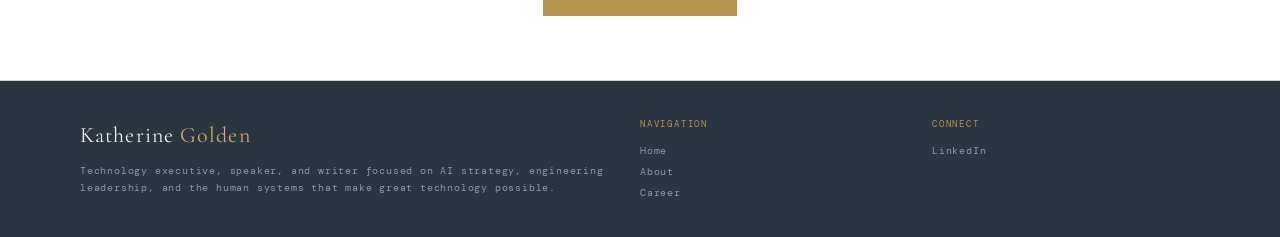
==== commit 433e494e: "Add files via upload" ====
--- a/index.html
+++ b/index.html
@@ -363,23 +363,9 @@
             <!-- <a href="#speaking" class="btn-ghost">Invite Me to Speak</a> -->
           </div>
         </div>
-        <div class="credentials">
-          <article class="cred">
-            <div class="cred-role">CTO · CIO · Board Member</div>
-            <div class="cred-org">OEConnection</div>
-            <div class="cred-detail">Leading automotive parts and service software platform backed by private equity, Ford, and General Motors.</div>
-          </article>
-          <article class="cred">
-            <div class="cred-role">Vice President, Technology</div>
-            <div class="cred-org">Corbis</div>
-            <div class="cred-detail">Digital media licensing company privately owned by Bill Gates with operations in 50 countries.</div>
-          </article>
-          <article class="cred">
-            <div class="cred-role">Director, Applications and New Product Development</div>
-            <div class="cred-org">American Greetings</div>
-            <div class="cred-detail">Global digital greetings and media platform serving millions of subscribers worldwide.</div>
-          </article>
-        </div>
+        <figure class="portrait-wrap">
+					<img class="portrait" src="profile.jpg" alt="Portrait of Katherine Golden" onerror="this.onerror=null;this.src='data:image/svg+xml;utf8,%3Csvg xmlns=%22http://www.w3.org/2000/svg%22 width=%22720%22 height=%22900%22 viewBox=%220 0 720 900%22%3E%3Crect width=%22720%22 height=%22900%22 fill=%22%232a3540%22/%3E%3Ccircle cx=%22360%22 cy=%22330%22 r=%22110%22 fill=%22%23d4aa6e%22/%3E%3Crect x=%22200%22 y=%22470%22 width=%22320%22 height=%22220%22 rx=%2210%22 fill=%22%23b8924a%22/%3E%3Ctext x=%22360%22 y=%22795%22 fill=%22%23f5f2ec%22 font-family=%22DM Mono, monospace%22 font-size=%2232%22 text-anchor=%22middle%22%3EAdd profile.jpg%3C/text%3E%3C/svg%3E';">
+				</figure>
       </div>
     </section>
 
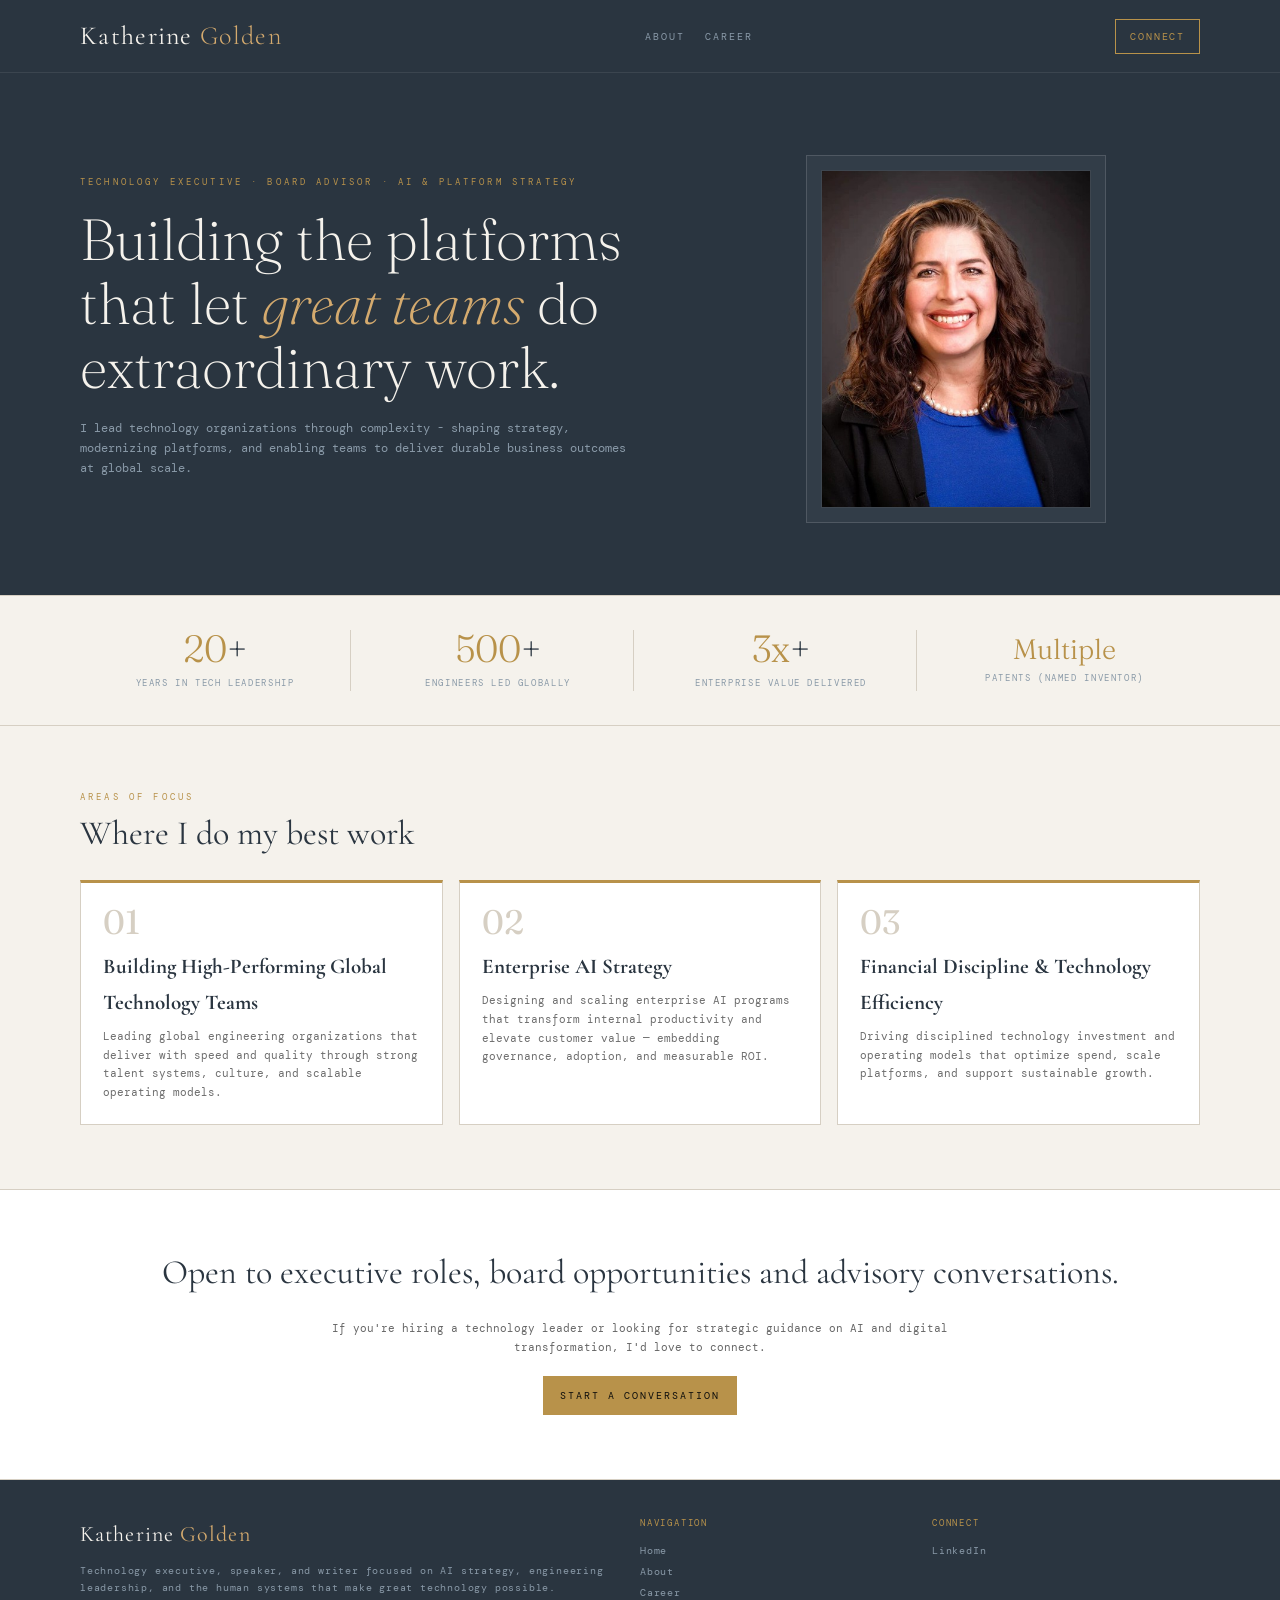
==== commit f1e3a081: "Add files via upload" ====
--- a/index.html
+++ b/index.html
@@ -1,470 +1,348 @@
-<!DOCTYPE html>
-<html lang="en">
-<head>
-  <meta charset="UTF-8">
-  <meta name="viewport" content="width=device-width, initial-scale=1.0">
-  <title>Katherine Golden — Technology Executive & AI Leader</title>
-  <meta name="description" content="Katherine Golden is a technology executive specializing in AI strategy, global engineering leadership, and digital transformation at enterprise scale.">
-  <link rel="preconnect" href="https://fonts.googleapis.com">
-  <link rel="preconnect" href="https://fonts.gstatic.com" crossorigin>
-  <link href="https://fonts.googleapis.com/css2?family=Cormorant+Garamond:wght@300;400;500;600&family=DM+Mono:wght@300;400;500&family=Fraunces:ital,opsz,wght@0,9..144,200;0,9..144,400;1,9..144,300&display=swap" rel="stylesheet">
-  <link rel="stylesheet" href="common.css">
-  <style>
-
-    .hero {
-      background: var(--steel);
-      color: var(--paper);
-      padding: 82px 0 72px;
-      border-bottom: 1px solid var(--rule);
-    }
-
-    .hero-grid {
-      display: grid;
-      grid-template-columns: 1.2fr 1fr;
-      gap: 48px;
-      align-items: center;
-    }
-
-    .eyebrow {
-      font-size: 9px;
-      letter-spacing: 0.35em;
-      text-transform: uppercase;
-      color: var(--gold);
-      margin-bottom: 18px;
-    }
-
-    h1 {
-      font-family: 'Fraunces', serif;
-      font-weight: 200;
-      font-size: clamp(34px, 5vw, 58px);
-      line-height: 1.1;
-      margin-bottom: 18px;
-    }
-
-    h1 em { font-style: italic; color: var(--gold-light); }
-
-    .hero p {
-      max-width: 560px;
-      color: var(--mist);
-      margin-bottom: 24px;
-      font-size: 12px;
-    }
-
-    .cta-row {
-      display: flex;
-      flex-wrap: wrap;
-      gap: 12px;
-    }
-
-    .btn-primary,
-    .btn-ghost {
-      display: inline-block;
-      text-decoration: none;
-      padding: 10px 16px;
-      font-size: 10px;
-      letter-spacing: 0.2em;
-      text-transform: uppercase;
-    }
-
-    .btn-primary {
-      background: var(--gold);
-      color: var(--ink);
-      border: 1px solid var(--gold);
-    }
-
-    .btn-ghost {
-      color: var(--mist);
-      border: 1px solid rgba(255,255,255,0.16);
-    }
-
-    .credentials {
-      border-left: 1px solid rgba(255,255,255,0.12);
-      padding-left: 28px;
-      display: grid;
-      gap: 16px;
-    }
-
-    .cred {
-      padding-bottom: 14px;
-      border-bottom: 1px solid rgba(255,255,255,0.08);
-    }
-
-    .cred:last-child { border-bottom: none; padding-bottom: 0; }
-
-    .cred-role {
-      color: var(--gold-light);
-      font-size: 10px;
-      letter-spacing: 0.08em;
-      margin-bottom: 4px;
-    }
-
-    .cred-org {
-      font-family: 'Cormorant Garamond', serif;
-      font-size: 18px;
-      letter-spacing: 0.04em;
-    }
-
-    .cred-detail {
-      color: var(--mist);
-      font-size: 10px;
-      margin-top: 3px;
-    }
-
-    .stats {
-      padding: 34px 0;
-      border-bottom: 1px solid var(--rule);
-    }
-
-    .stats-grid {
-      display: grid;
-      grid-template-columns: repeat(4, 1fr);
-      gap: 12px;
-    }
-
-    .stat {
-      text-align: center;
-      border-right: 1px solid var(--rule);
-      padding: 0 8px;
-    }
-
-    .stat:last-child { border-right: none; }
-
-    .stat-number {
-      font-family: 'Fraunces', serif;
-      font-size: 38px;
-      font-weight: 300;
-      color: var(--steel);
-      line-height: 1;
-      margin-bottom: 8px;
-    }
-
-    .stat-number em { font-style: normal; color: var(--gold); }
-
-    .stat-label {
-      color: var(--mist);
-      text-transform: uppercase;
-      letter-spacing: 0.18em;
-      font-size: 9px;
-    }
-
-    h2 {
-      font-family: 'Cormorant Garamond', serif;
-      color: var(--steel);
-      font-size: 34px;
-      font-weight: 400;
-      margin-bottom: 28px;
-      line-height: 1.1;
-    }
-
-    .focus-grid,
-    .writing-grid {
-      display: grid;
-      grid-template-columns: repeat(3, 1fr);
-      gap: 16px;
-    }
-
-    .focus-card {
-      border: 1px solid var(--rule);
-      border-top: 3px solid var(--gold);
-      background: #fff;
-      padding: 22px;
-    }
-
-    .focus-num {
-      font-family: 'Fraunces', serif;
-      font-size: 34px;
-      line-height: 1;
-      color: var(--rule);
-      margin-bottom: 10px;
-    }
-
-    .focus-title {
-      font-family: 'Cormorant Garamond', serif;
-      color: var(--steel);
-      font-size: 21px;
-      margin-bottom: 6px;
-    }
-
-    .focus-desc {
-      color: #6d6d6d;
-      font-size: 11px;
-    }
-
-    .writing {
-      background: #faf9f6;
-    }
-
-    .article {
-      border: 1px solid var(--rule);
-      background: #fff;
-      padding: 20px;
-    }
-
-    .article-tag {
-      color: var(--gold);
-      font-size: 9px;
-      text-transform: uppercase;
-      letter-spacing: 0.22em;
-      margin-bottom: 8px;
-    }
-
-    .article-title {
-      font-family: 'Cormorant Garamond', serif;
-      font-size: 21px;
-      color: var(--steel);
-      line-height: 1.25;
-      margin-bottom: 8px;
-    }
-
-    .article-link {
-      text-decoration: none;
-      color: inherit;
-    }
-
-    .article-link:hover .article-title {
-      color: var(--gold);
-    }
-
-    .article-meta {
-      color: var(--mist);
-      font-size: 10px;
-    }
-
-    .connect {
-      text-align: center;
-      background: #fff;
-    }
-
-    .connect p {
-      width: min(660px, 100%);
-      margin: 0 auto 20px;
-      color: #666;
-      font-size: 11px;
-    }
-
-    .email-form {
-      width: min(720px, 100%);
-      display: grid;
-      gap: 12px;
-      text-align: left;
-      background: #faf9f6;
-      border: 1px solid var(--rule);
-      padding: 18px;
-    }
-
-    .modal {
-      position: fixed;
-      inset: 0;
-      display: none;
-      align-items: center;
-      justify-content: center;
-      padding: 20px;
-      z-index: 40;
-    }
-
-    .modal.is-open {
-      display: flex;
-    }
-
-    .modal-backdrop {
-      position: absolute;
-      inset: 0;
-      background: rgba(14, 14, 12, 0.6);
-    }
-
-    .modal-panel {
-      position: relative;
-      width: min(760px, 100%);
-      background: #fff;
-      border: 1px solid var(--rule);
-      padding: 18px;
-    }
-
-    .modal-close {
-      position: absolute;
-      top: 10px;
-      right: 12px;
-      border: 1px solid var(--rule);
-      background: #fff;
-      color: var(--steel);
-      width: 30px;
-      height: 30px;
-      cursor: pointer;
-      font-size: 16px;
-      line-height: 1;
-    }
-
-    .modal-title {
-      font-family: 'Cormorant Garamond', serif;
-      color: var(--steel);
-      font-size: 30px;
-      margin: 4px 0 14px;
-    }
-
-    .email-form label {
-      font-size: 10px;
-      letter-spacing: 0.12em;
-      text-transform: uppercase;
-      color: var(--steel);
-      display: grid;
-      gap: 6px;
-    }
-
-    .email-form input,
-    .email-form textarea {
-      width: 100%;
-      border: 1px solid var(--rule);
-      background: #fff;
-      color: var(--ink);
-      font-family: 'DM Mono', monospace;
-      font-size: 12px;
-      padding: 10px 12px;
-    }
-
-    .email-form textarea {
-      min-height: 140px;
-      resize: vertical;
-    }
-
-    .email-form button {
-      justify-self: start;
-      cursor: pointer;
-    }
-
-    @media (max-width: 980px) {
-      .hero-grid,
-      .focus-grid,
-      .writing-grid,
-      .footer-grid {
-        grid-template-columns: 1fr;
-      }
-
-      .credentials { border-left: none; padding-left: 0; margin-top: 18px; }
-      .stats-grid { grid-template-columns: 1fr 1fr; }
-      .stat { border-right: none; }
-      nav { display: none; }
-      .header-inner { gap: 12px; }
-      .modal-panel { padding: 16px; }
-    }
-  </style>
-</head>
-<body>
-  <div id="site-header-root" data-header-variant="index"></div>
-
-  <main id="top">
-    <section class="hero" id="about">
-      <div class="container hero-grid">
-        <div>
-          <div class="eyebrow">Technology Executive · Board Advisor · AI & Platform Strategy</div>
-          <h1>Building the platforms that let <em>great teams</em> do extraordinary work.</h1>
-          <p>I lead technology organizations through complexity - shaping strategy, modernizing platforms, and enabling teams to deliver durable business outcomes at global scale.</p>
-          <div class="cta-row">
-            <!-- <a href="#work" class="btn-primary">View My Work</a> -->
-            <!-- <a href="#speaking" class="btn-ghost">Invite Me to Speak</a> -->
-          </div>
-        </div>
-        <figure class="portrait-wrap">
-					<img class="portrait" src="profile.jpg" alt="Portrait of Katherine Golden" onerror="this.onerror=null;this.src='data:image/svg+xml;utf8,%3Csvg xmlns=%22http://www.w3.org/2000/svg%22 width=%22720%22 height=%22900%22 viewBox=%220 0 720 900%22%3E%3Crect width=%22720%22 height=%22900%22 fill=%22%232a3540%22/%3E%3Ccircle cx=%22360%22 cy=%22330%22 r=%22110%22 fill=%22%23d4aa6e%22/%3E%3Crect x=%22200%22 y=%22470%22 width=%22320%22 height=%22220%22 rx=%2210%22 fill=%22%23b8924a%22/%3E%3Ctext x=%22360%22 y=%22795%22 fill=%22%23f5f2ec%22 font-family=%22DM Mono, monospace%22 font-size=%2232%22 text-anchor=%22middle%22%3EAdd profile.jpg%3C/text%3E%3C/svg%3E';">
-				</figure>
-      </div>
-    </section>
-
-    <section class="stats" aria-label="Impact stats">
-      <div class="container stats-grid">
-        <div class="stat">
-          <div class="stat-number"><em>20</em>+</div>
-          <div class="stat-label">Years in Tech Leadership</div>
-        </div>
-        <div class="stat">
-          <div class="stat-number"><em>500</em>+</div>
-          <div class="stat-label">Engineers Led Globally</div>
-        </div>
-        <div class="stat">
-          <div class="stat-number"><em>3x</em>+</div>
-          <div class="stat-label">Enterprise Value Delivered</div>
-        </div>
-        <div class="stat">
-          <div class="stat-number"><em>10</em>+</div>
-          <div class="stat-label">Patents (Named Inventor)</div>
-        </div>
-      </div>
-    </section>
-
-    <section id="work">
-      <div class="container">
-        <div class="section-label">Areas of Focus</div>
-        <h2>Where I do my best work</h2>
-        <div class="focus-grid">
-          <article class="focus-card">
-            <div class="focus-num">01</div>
-            <h3 class="focus-title">Building High-Performing Global Technology Teams</h3>
-            <p class="focus-desc">Leading global engineering organizations that deliver with speed and quality through strong talent systems, culture, and scalable operating models.</p>
-          </article>          
-          <article class="focus-card">
-            <div class="focus-num">02</div>
-            <h3 class="focus-title">Enterprise AI Strategy</h3>
-            <p class="focus-desc">Designing and scaling enterprise AI programs that transform internal productivity and elevate customer value — embedding governance, adoption, and measurable ROI.</p>
-          </article>
-          <article class="focus-card">
-            <div class="focus-num">03</div>
-            <h3 class="focus-title">Driving Financial Discipline & Technology Efficiency</h3>
-            <p class="focus-desc">Driving disciplined technology investment and operating models that optimize spend, scale platforms, and support sustainable growth.</p>
-          </article>
-        </div>
-      </div>
-    </section>
-
-    <section class="connect" id="speaking">
-      <div class="container"> 
-        <h2>Open to executive roles, board opportunities and advisory conversations.</h2>
-        <p>If you're hiring a technology leader or looking for strategic guidance on AI and digital transformation, I'd love to connect.</p>
-        <a href="https://www.linkedin.com/in/kgoldenag/" class="btn-primary" target="_blank" rel="noopener noreferrer">Start a Conversation</a>
-      </div>
-    </section>
-  </main>
-
-    <div id="site-footer-root" data-footer-variant="index"></div>
-  <script src="common-header.js"></script>
-  <script src="common-footer.js"></script>
-  <script>
-    (function () {
-      var openButton = document.getElementById('open-email-form');
-      var closeButton = document.getElementById('close-email-form');
-      var modal = document.getElementById('email-modal');
-
-      if (!openButton || !closeButton || !modal) {
-        return;
-      }
-
-      function openModal() {
-        modal.classList.add('is-open');
-        modal.setAttribute('aria-hidden', 'false');
-      }
-
-      function closeModal() {
-        modal.classList.remove('is-open');
-        modal.setAttribute('aria-hidden', 'true');
-      }
-
-      openButton.addEventListener('click', function (event) {
-        event.preventDefault();
-        openModal();
-      });
-
-      closeButton.addEventListener('click', closeModal);
-
-      modal.addEventListener('click', function (event) {
-        if (event.target && event.target.getAttribute('data-close-modal') === 'true') {
-          closeModal();
-        }
-      });
-
-      document.addEventListener('keydown', function (event) {
-        if (event.key === 'Escape' && modal.classList.contains('is-open')) {
-          closeModal();
-        }
-      });
-    })();
-  </script>
-</body>
-</html>
+<!DOCTYPE html>
+<html lang="en">
+<head>
+  <meta charset="UTF-8">
+  <meta name="viewport" content="width=device-width, initial-scale=1.0">
+  <title>Katherine Golden — Technology Executive & AI Leader</title>
+  <meta name="description" content="Katherine Golden is a technology executive specializing in AI strategy, global engineering leadership, and digital transformation at enterprise scale.">
+  <link rel="preconnect" href="https://fonts.googleapis.com">
+  <link rel="preconnect" href="https://fonts.gstatic.com" crossorigin>
+  <link href="https://fonts.googleapis.com/css2?family=Cormorant+Garamond:wght@300;400;500;600&family=DM+Mono:wght@300;400;500&family=Fraunces:ital,opsz,wght@0,9..144,200;0,9..144,400;1,9..144,300&display=swap" rel="stylesheet">
+  <link rel="stylesheet" href="common.css">
+  <style>
+
+    .hero {
+      background: var(--steel);
+      color: var(--paper);
+      padding: 82px 0 72px;
+      border-bottom: 1px solid var(--rule);
+    }
+
+    .hero-grid {
+      display: grid;
+      grid-template-columns: 1.2fr 1fr;
+      gap: 48px;
+      align-items: center;
+    }
+
+    .eyebrow {
+      font-size: 9px;
+      letter-spacing: 0.35em;
+      text-transform: uppercase;
+      color: var(--gold);
+      margin-bottom: 18px;
+    }
+
+    h1 {
+      font-family: 'Fraunces', serif;
+      font-weight: 200;
+      font-size: clamp(34px, 5vw, 58px);
+      line-height: 1.1;
+      margin-bottom: 18px;
+    }
+
+    h1 em { font-style: italic; color: var(--gold-light); }
+
+    .hero p {
+      max-width: 560px;
+      color: var(--mist);
+      margin-bottom: 24px;
+      font-size: 12px;
+    }
+
+    .portrait-wrap {
+      justify-self: center;
+      width: min(300px, 100%);
+      background: rgba(255,255,255,0.04);
+      border: 1px solid rgba(255,255,255,0.14);
+      padding: 14px;
+    }
+
+    .portrait {
+      display: block;
+      width: 100%;
+      aspect-ratio: 4 / 5;
+      object-fit: cover;
+      border: 1px solid rgba(255,255,255,0.15);
+      background: #1c2630;
+    }
+
+    .btn-primary,
+    .btn-ghost {
+      display: inline-block;
+      text-decoration: none;
+      padding: 10px 16px;
+      font-size: 10px;
+      letter-spacing: 0.2em;
+      text-transform: uppercase;
+    }
+
+    .btn-primary {
+      background: var(--gold);
+      color: var(--ink);
+      border: 1px solid var(--gold);
+    }
+
+    .btn-ghost {
+      color: var(--mist);
+      border: 1px solid rgba(255,255,255,0.16);
+    }
+
+    .credentials {
+      border-left: 1px solid rgba(255,255,255,0.12);
+      padding-left: 28px;
+      display: grid;
+      gap: 16px;
+    }
+
+    .cred {
+      padding-bottom: 14px;
+      border-bottom: 1px solid rgba(255,255,255,0.08);
+    }
+
+    .cred:last-child { border-bottom: none; padding-bottom: 0; }
+
+    .cred-role {
+      color: var(--gold-light);
+      font-size: 10px;
+      letter-spacing: 0.08em;
+      margin-bottom: 4px;
+    }
+
+    .cred-org {
+      font-family: 'Cormorant Garamond', serif;
+      font-size: 18px;
+      letter-spacing: 0.04em;
+    }
+
+    .cred-detail {
+      color: var(--mist);
+      font-size: 10px;
+      margin-top: 3px;
+    }
+
+    .stats {
+      padding: 34px 0;
+      border-bottom: 1px solid var(--rule);
+    }
+
+    .stats-grid {
+      display: grid;
+      grid-template-columns: repeat(4, 1fr);
+      gap: 12px;
+    }
+
+    .stat {
+      text-align: center;
+      border-right: 1px solid var(--rule);
+      padding: 0 8px;
+    }
+
+    .stat:last-child { border-right: none; }
+
+    .stat-number {
+      font-family: 'Fraunces', serif;
+      font-size: 38px;
+      font-weight: 300;
+      color: var(--steel);
+      line-height: 1;
+      margin-bottom: 8px;
+    }
+
+    .stat-number em { font-style: normal; color: var(--gold); }
+
+    .stat-label {
+      color: var(--mist);
+      text-transform: uppercase;
+      letter-spacing: 0.18em;
+      font-size: 9px;
+    }
+
+    h2 {
+      font-family: 'Cormorant Garamond', serif;
+      color: var(--steel);
+      font-size: 34px;
+      font-weight: 400;
+      margin-bottom: 28px;
+      line-height: 1.1;
+    }
+
+    .focus-grid,
+    .writing-grid {
+      display: grid;
+      grid-template-columns: repeat(3, 1fr);
+      gap: 16px;
+    }
+
+    .focus-card {
+      border: 1px solid var(--rule);
+      border-top: 3px solid var(--gold);
+      background: #fff;
+      padding: 22px;
+    }
+
+    .focus-num {
+      font-family: 'Fraunces', serif;
+      font-size: 34px;
+      line-height: 1;
+      color: var(--rule);
+      margin-bottom: 10px;
+    }
+
+    .focus-title {
+      font-family: 'Cormorant Garamond', serif;
+      color: var(--steel);
+      font-size: 21px;
+      margin-bottom: 6px;
+    }
+
+    .focus-desc {
+      color: #6d6d6d;
+      font-size: 11px;
+    }
+
+    .writing {
+      background: #faf9f6;
+    }
+
+    .article {
+      border: 1px solid var(--rule);
+      background: #fff;
+      padding: 20px;
+    }
+
+    .article-tag {
+      color: var(--gold);
+      font-size: 9px;
+      text-transform: uppercase;
+      letter-spacing: 0.22em;
+      margin-bottom: 8px;
+    }
+
+    .article-title {
+      font-family: 'Cormorant Garamond', serif;
+      font-size: 21px;
+      color: var(--steel);
+      line-height: 1.25;
+      margin-bottom: 8px;
+    }
+
+    .article-link {
+      text-decoration: none;
+      color: inherit;
+    }
+
+    .article-link:hover .article-title {
+      color: var(--gold);
+    }
+
+    .article-meta {
+      color: var(--mist);
+      font-size: 10px;
+    }
+
+    .connect {
+      text-align: center;
+      background: #fff;
+    }
+
+    .connect p {
+      width: min(660px, 100%);
+      margin: 0 auto 20px;
+      color: #666;
+      font-size: 11px;
+    }
+
+    @media (max-width: 980px) {
+      .hero-grid,
+      .focus-grid,
+      .writing-grid,
+      .footer-grid {
+        grid-template-columns: 1fr;
+      }
+
+      .credentials { border-left: none; padding-left: 0; margin-top: 18px; }
+      .stats-grid { grid-template-columns: 1fr 1fr; }
+      .stat { border-right: none; }
+      nav { display: none; }
+      .header-inner { gap: 12px; }
+      .portrait-wrap { width: min(280px, 100%); }
+    }
+  </style>
+</head>
+<body>
+  <div id="site-header-root" data-header-variant="index"></div>
+
+  <main id="top">
+    <section class="hero" id="about">
+      <div class="container hero-grid">
+        <div>
+          <div class="eyebrow">Technology Executive · Board Advisor · AI & Platform Strategy</div>
+          <h1>Building the platforms that let <em>great teams</em> do extraordinary work.</h1>
+          <p>I lead technology organizations through complexity - shaping strategy, modernizing platforms, and enabling teams to deliver durable business outcomes at global scale.</p>
+        </div>
+        <figure class="portrait-wrap">
+					<img class="portrait" src="profile.jpg" alt="Portrait of Katherine Golden" onerror="this.onerror=null;this.src='data:image/svg+xml;utf8,%3Csvg xmlns=%22http://www.w3.org/2000/svg%22 width=%22720%22 height=%22900%22 viewBox=%220 0 720 900%22%3E%3Crect width=%22720%22 height=%22900%22 fill=%22%232a3540%22/%3E%3Ccircle cx=%22360%22 cy=%22330%22 r=%22110%22 fill=%22%23d4aa6e%22/%3E%3Crect x=%22200%22 y=%22470%22 width=%22320%22 height=%22220%22 rx=%2210%22 fill=%22%23b8924a%22/%3E%3Ctext x=%22360%22 y=%22795%22 fill=%22%23f5f2ec%22 font-family=%22DM Mono, monospace%22 font-size=%2232%22 text-anchor=%22middle%22%3EAdd profile.jpg%3C/text%3E%3C/svg%3E';">
+				</figure>
+      </div>
+    </section>
+
+    <section class="stats" aria-label="Impact stats">
+      <div class="container stats-grid">
+        <div class="stat">
+          <div class="stat-number"><em>20</em>+</div>
+          <div class="stat-label">Years in Tech Leadership</div>
+        </div>
+        <div class="stat">
+          <div class="stat-number"><em>500</em>+</div>
+          <div class="stat-label">Engineers Led Globally</div>
+        </div>
+        <div class="stat">
+          <div class="stat-number"><em>3x</em>+</div>
+          <div class="stat-label">Enterprise Value Delivered</div>
+        </div>
+        <div class="stat">
+          <div class="stat-number" style="font-size:28px; padding-top:5px;"><em>Multiple</em></div>
+          <div class="stat-label">Patents (Named Inventor)</div>
+        </div>
+      </div>
+    </section>
+
+    <section id="work">
+      <div class="container">
+        <div class="section-label">Areas of Focus</div>
+        <h2>Where I do my best work</h2>
+        <div class="focus-grid">
+          <article class="focus-card">
+            <div class="focus-num">01</div>
+            <h3 class="focus-title">Building High-Performing Global Technology Teams</h3>
+            <p class="focus-desc">Leading global engineering organizations that deliver with speed and quality through strong talent systems, culture, and scalable operating models.</p>
+          </article>          
+          <article class="focus-card">
+            <div class="focus-num">02</div>
+            <h3 class="focus-title">Enterprise AI Strategy</h3>
+            <p class="focus-desc">Designing and scaling enterprise AI programs that transform internal productivity and elevate customer value — embedding governance, adoption, and measurable ROI.</p>
+          </article>
+          <article class="focus-card">
+            <div class="focus-num">03</div>
+            <h3 class="focus-title">Financial Discipline &amp; Technology Efficiency</h3>
+            <p class="focus-desc">Driving disciplined technology investment and operating models that optimize spend, scale platforms, and support sustainable growth.</p>
+          </article>
+        </div>
+      </div>
+    </section>
+
+    <section class="connect" id="speaking">
+      <div class="container"> 
+        <h2>Open to executive roles, board opportunities and advisory conversations.</h2>
+        <p>If you're hiring a technology leader or looking for strategic guidance on AI and digital transformation, I'd love to connect.</p>
+        <a href="https://www.linkedin.com/in/kgoldenag/" class="btn-primary" target="_blank" rel="noopener noreferrer">Start a Conversation</a>
+      </div>
+    </section>
+  </main>
+
+    <div id="site-footer-root" data-footer-variant="index"></div>
+  <script src="common-header.js"></script>
+  <script src="common-footer.js"></script>
+</body>
+</html>
